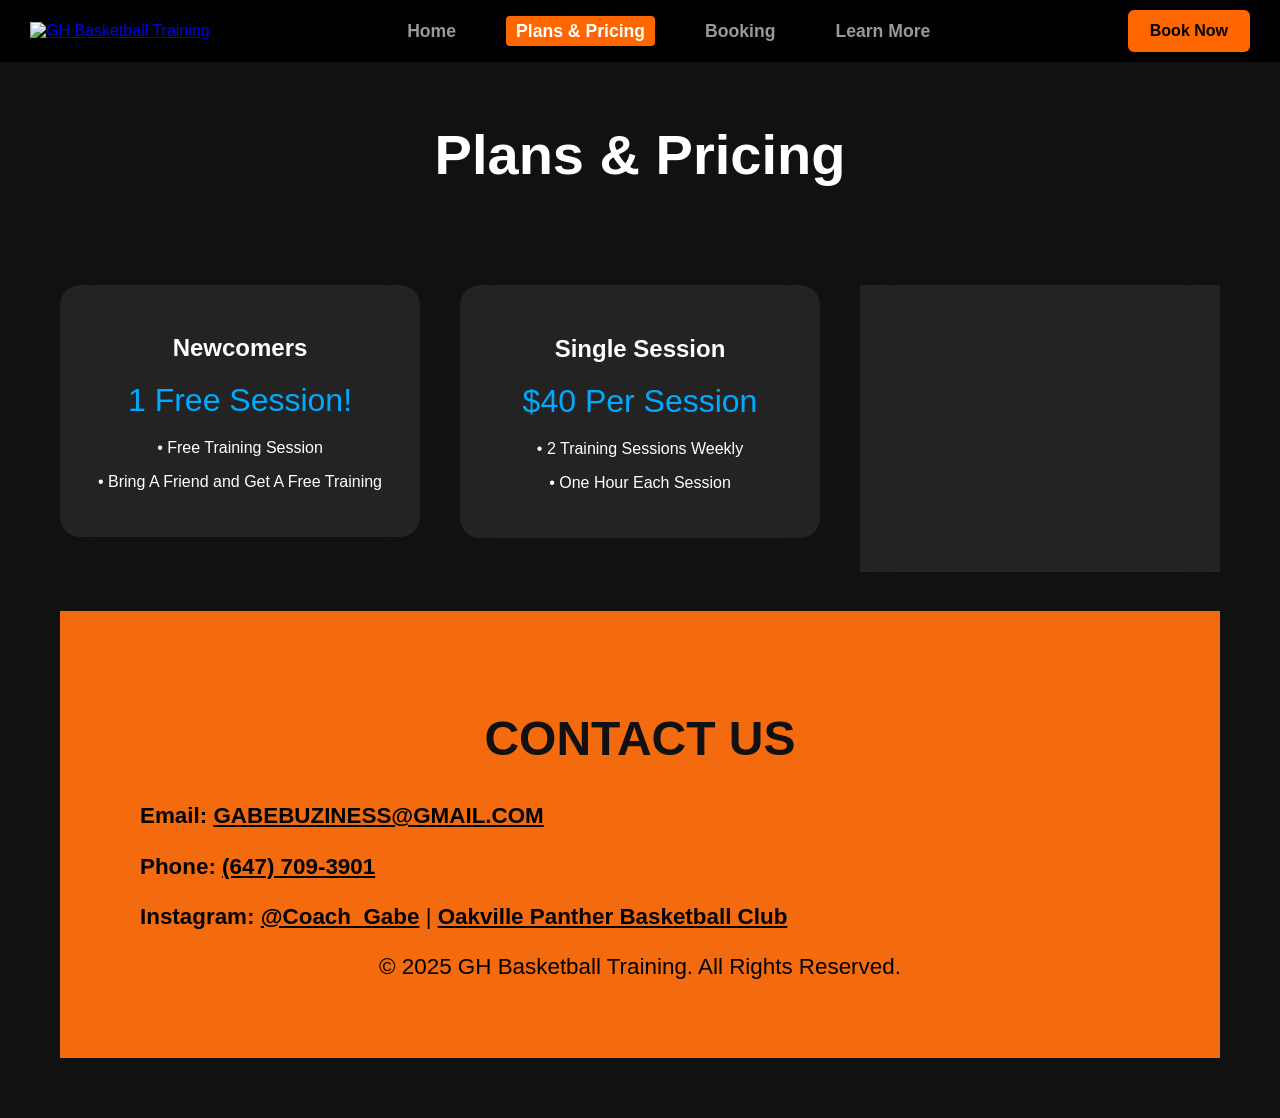
==== 2plans_pricing.html @ 9699496e "Add files via upload" ====
<!DOCTYPE html>
<html lang="en">
<head>
<meta charset="UTF-8" />
<meta name="viewport" content="width=device-width, initial-scale=1" />
<title>Plans & Pricing</title>
<link rel="stylesheet" href="plans_pricing_styles.css">
</head>
<body>

<nav>
  <div class="logo">
    <a href="index.html">
      <img src="Images/GH_logo.png" alt="GH Basketball Training" />
    </a>
  </div>
  <ul class="nav-links">
    <li><a href="1ghtriaing_index.html">Home</a></li>
    <li><a href="2plans_pricing.html" class="active">Plans & Pricing</a></li>
    <li><a href="3booking.html">Booking</a></li>
    <li><a href="4learn_more.html">Learn More</a></li>
  </ul>
  <a href="3booking.html" class="book-now-btn">Book Now</a>
</nav>

<h1>Plans & Pricing</h1>

<div class="pricing">
  <a href="3booking.html" class="plan-link">
    <div class="plan">
      <h2>Newcomers</h2>
      <p class="price">1 Free Session!</p>
      <p>• Free Training Session</p>
      <p>• Bring A Friend and Get A Free Training</p>
    </div>
  </a>

  <a href="3booking.html" class="plan-link">
    <div class="plan">
      <h2>Single Session</h2>
      <p class="price">$40 Per Session</p>
      <p>• 2 Training Sessions Weekly</p>
      <p>• One Hour Each Session</p>
    </div>
  </a>

  <a href="3booking.html" class="plan-link">
    <div class="plan">
      <h2>Four Sessions</h2>
      <p class="price">$140/4 Sessions</p>
      <p>• Four Consecutive Sessions </p>
      <p>• One Hour Per Session</p>
      <p>• Two Sessions Per Week</p>
    </div>
  </a>
   <!-- CONTACT US SECTION -->
<section class="contact-us">
  <h2>CONTACT US</h2>
  <div class="contact-container">
    <p><strong>Email:</strong> <a href="mailto:gabebuziness@gmail.com">GABEBUZINESS@GMAIL.COM</a></p>
    <p><strong>Phone:</strong> <a href="tel:+16477093901">(647) 709-3901</a></p>
    <p><strong>Instagram:</strong> <a href="https://www.instagram.com/coach_gab3/" target="_blank">@Coach_Gabe</a> | <a href="https://www.instagram.com/oakvillepanther/" target="_blank">Oakville Panther Basketball Club</a></p>
</div>
<footer class="site-footer">
    <p>© 2025 GH Basketball Training. All Rights Reserved.</p>
</footer> 
</div>


</div>

</body>
</html>
---- plans_pricing_styles.css ----
/* Body */
body {
  background-color: #111; 
  color: white;
  font-family: -apple-system, BlinkMacSystemFont, "Segoe UI", Roboto, Oxygen,
    Ubuntu, Cantarell, "Open Sans", "Helvetica Neue", sans-serif;
  margin: 0;
  position: relative;
  overflow-x: hidden;
}

body::before {
  content: "";
  position: fixed;
  top: 50%;
  left: 50%;
  width: 1200px;  
  height: 1200px;
  background: url('Images/GH_logo.png') no-repeat center center;
  background-size: contain;
  transform: translate(-50%, -50%);
  opacity: 0.15; 
  pointer-events: none; 
  z-index: -1; 
}




/* Navbar */
nav {
  position: sticky;
  top: 0;
  background: rgba(0, 0, 0, 0.9);
  backdrop-filter: blur(20px);
  display: flex;
  justify-content: space-between;
  align-items: center;
  padding: 10px 30px;
  z-index: 100;
}

nav .logo img {
  height: 50px;
  cursor: pointer;
}

nav ul.nav-links {
  list-style: none;
  display: flex;
  gap: 40px;
  margin: 0;
  padding: 0;
}

nav ul.nav-links li a {
  color: #999;
  text-decoration: none;
  font-weight: 600;
  font-size: 1.1rem;
  transition: 0.3s;
  padding: 5px 10px;
  border-radius: 4px;
}

nav ul.nav-links li a:hover,
nav ul.nav-links li a.active {
  color: white;
  background-color: #ff6600;
  transform: scale(1.12);
}

.book-now-btn {
  background-color: #ff6600;
  color: black;
  font-weight: 700;
  padding: 12px 22px;
  border-radius: 6px;
  text-decoration: none;
  transition: background-color 0.3s, transform 0.3s;
}

.book-now-btn:hover {
  background-color: #cc5200;
  transform: scale(1.1);
}

/* Heading */
h1 {
  text-align: center;
  margin-top: 60px;
  font-size: 3.5rem;
}

/* Pricing cards */
.pricing {
  display: flex;
  justify-content: center;
  gap: 40px;
  padding: 60px;
  flex-wrap: wrap;
}

.plan {
  width: 300px;
  padding: 30px;
  border-radius: 20px;
  background: rgba(255, 255, 255, 0.08);
  backdrop-filter: blur(20px);
  text-align: center;
  transition: 0.4s;
}

.plan:hover {
  transform: scale(1.08);
  background: rgba(255, 255, 255, 0.15);
}

.price {
  font-size: 2rem;
  margin: 20px 0;
  color: #0af;
}
.plan-link {
  text-decoration: none;  
  color: inherit;         
  display: block;         
}

.plan-link .plan {
  transition: transform 0.3s, background 0.3s;
}

.plan-link:hover .plan {
  transform: scale(1.08);
  background: linear-gradient(135deg, #ff6600, #ff9933); 
}


/* CONTACT US SECTION - FULL WIDTH */
.contact-us {
  background-color: #f46b0f; 
  color: black; 
  width: 100%;
  padding: 60px 20px;
  text-align: center;
}
.contact-us .contact-container {
    max-width: 1000px;
    margin: 0 auto;
    text-align: left;
    line-height: 1.8;

}

.contact-us h2 {
  font-size: 3rem;
  margin-bottom: 30px;
  font-weight: bold;
  color: #111111;
}

.contact-us p {
  font-size: 1.4rem;
  line-height: 1.8;
  margin: 10px 0;
}

.contact-us a {
  color: black;
  text-decoration: underline;
  font-weight: 600;
  transition: 0.3s;
}

.contact-us a:hover {
  color: #333; 
}
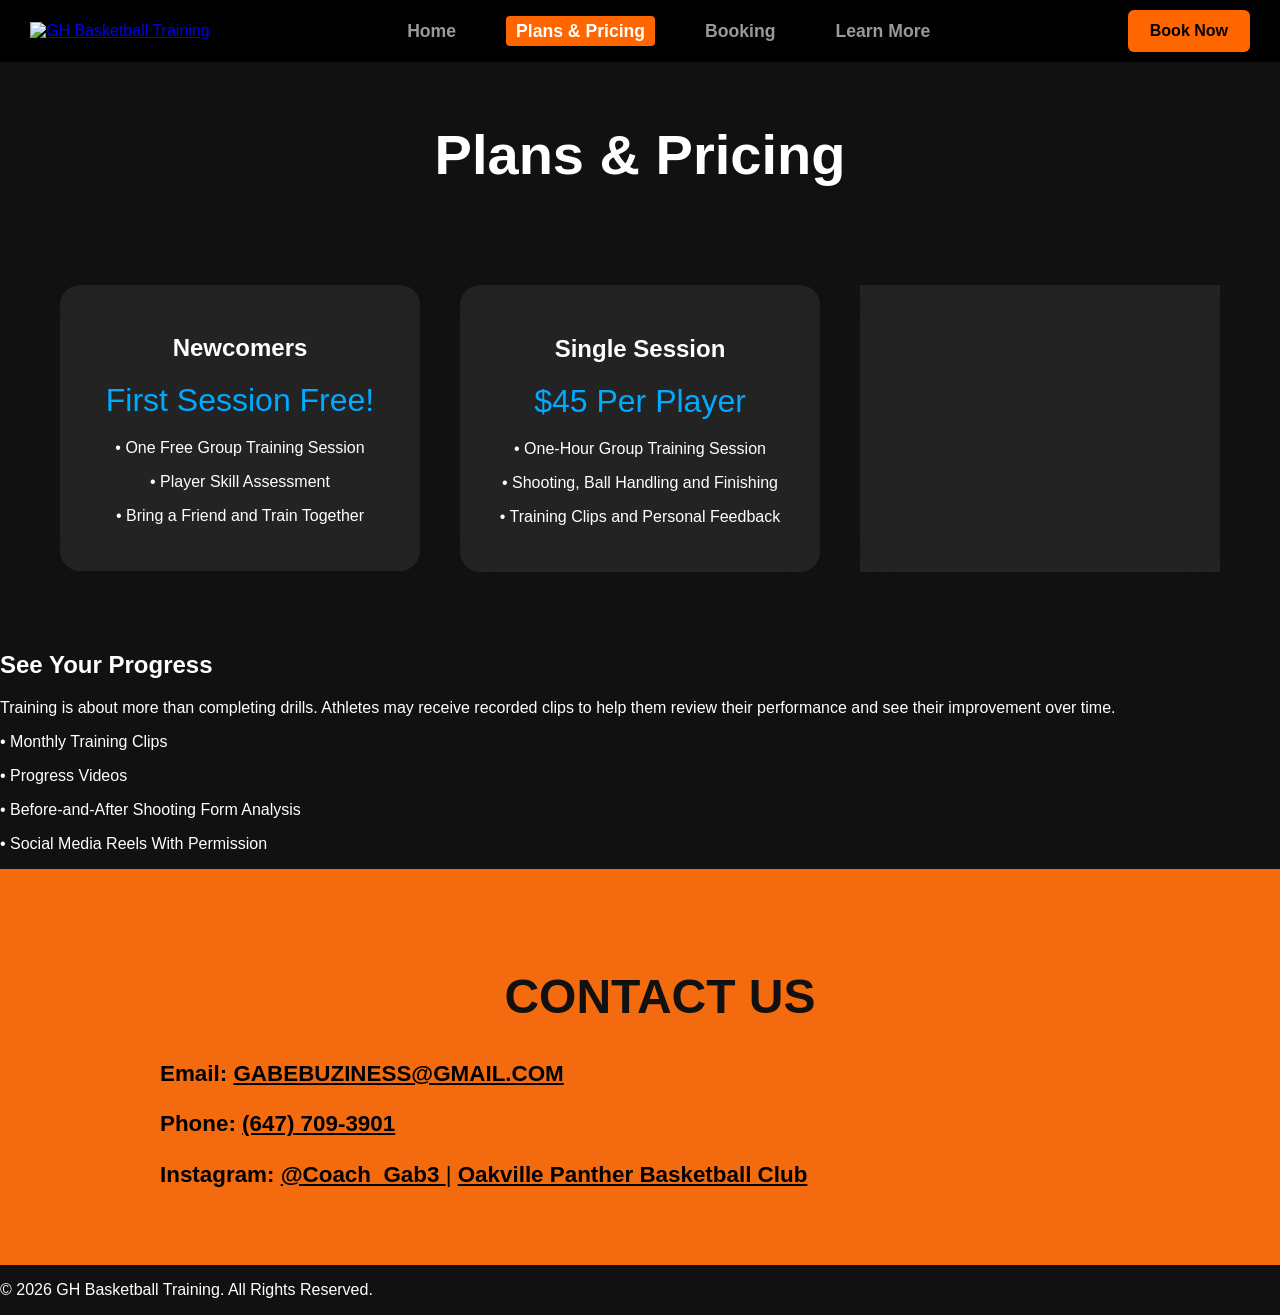
==== commit f0e77568: "Add files via upload" ====
--- a/2plans_pricing.html
+++ b/2plans_pricing.html
@@ -1,74 +1,153 @@
 <!DOCTYPE html>
 <html lang="en">
+
 <head>
-<meta charset="UTF-8" />
-<meta name="viewport" content="width=device-width, initial-scale=1" />
-<title>Plans & Pricing</title>
-<link rel="stylesheet" href="plans_pricing_styles.css">
+  <meta charset="UTF-8" />
+  <meta name="viewport" content="width=device-width, initial-scale=1" />
+
+  <title>Plans & Pricing</title>
+
+  <link rel="stylesheet" href="plans_pricing_styles.css">
 </head>
+
 <body>
 
-<nav>
-  <div class="logo">
-    <a href="index.html">
-      <img src="Images/GH_logo.png" alt="GH Basketball Training" />
+  <nav>
+    <div class="logo">
+      <a href="index.html">
+        <img src="Images/GH_logo.png" alt="GH Basketball Training" />
+      </a>
+    </div>
+
+    <ul class="nav-links">
+      <li><a href="index.html">Home</a></li>
+
+      <li>
+        <a href="2plans_pricing.html" class="active">
+          Plans & Pricing
+        </a>
+      </li>
+
+      <li><a href="3booking.html">Booking</a></li>
+      <li><a href="4learn_more.html">Learn More</a></li>
+    </ul>
+
+    <a href="3booking.html" class="book-now-btn">
+      Book Now
     </a>
-  </div>
-  <ul class="nav-links">
-    <li><a href="1ghtriaing_index.html">Home</a></li>
-    <li><a href="2plans_pricing.html" class="active">Plans & Pricing</a></li>
-    <li><a href="3booking.html">Booking</a></li>
-    <li><a href="4learn_more.html">Learn More</a></li>
-  </ul>
-  <a href="3booking.html" class="book-now-btn">Book Now</a>
-</nav>
+  </nav>
 
-<h1>Plans & Pricing</h1>
+  <main>
 
-<div class="pricing">
-  <a href="3booking.html" class="plan-link">
-    <div class="plan">
-      <h2>Newcomers</h2>
-      <p class="price">1 Free Session!</p>
-      <p>• Free Training Session</p>
-      <p>• Bring A Friend and Get A Free Training</p>
+    <h1>Plans & Pricing</h1>
+
+    <div class="pricing">
+
+      <a href="3booking.html" class="plan-link">
+        <div class="plan">
+          <h2>Newcomers</h2>
+
+          <p class="price">First Session Free!</p>
+
+          <p>• One Free Group Training Session</p>
+          <p>• Player Skill Assessment</p>
+          <p>• Bring a Friend and Train Together</p>
+        </div>
+      </a>
+
+      <a href="3booking.html" class="plan-link">
+        <div class="plan">
+          <h2>Single Session</h2>
+
+          <p class="price">$45 Per Player</p>
+
+          <p>• One-Hour Group Training Session</p>
+          <p>• Shooting, Ball Handling and Finishing</p>
+          <p>• Training Clips and Personal Feedback</p>
+        </div>
+      </a>
+
+      <a href="3booking.html" class="plan-link">
+        <div class="plan">
+          <h2>Four Sessions</h2>
+
+          <p class="price">$160/4 Sessions</p>
+
+          <p>• Four One-Hour Group Sessions</p>
+          <p>• One Training Session Per Week</p>
+          <p>• Progress Tracking and Training Videos</p>
+        </div>
+      </a>
+
     </div>
-  </a>
 
-  <a href="3booking.html" class="plan-link">
-    <div class="plan">
-      <h2>Single Session</h2>
-      <p class="price">$40 Per Session</p>
-      <p>• 2 Training Sessions Weekly</p>
-      <p>• One Hour Each Session</p>
-    </div>
-  </a>
+    <section class="training-videos">
+      <h2>See Your Progress</h2>
 
-  <a href="3booking.html" class="plan-link">
-    <div class="plan">
-      <h2>Four Sessions</h2>
-      <p class="price">$140/4 Sessions</p>
-      <p>• Four Consecutive Sessions </p>
-      <p>• One Hour Per Session</p>
-      <p>• Two Sessions Per Week</p>
-    </div>
-  </a>
-   <!-- CONTACT US SECTION -->
-<section class="contact-us">
-  <h2>CONTACT US</h2>
-  <div class="contact-container">
-    <p><strong>Email:</strong> <a href="mailto:gabebuziness@gmail.com">GABEBUZINESS@GMAIL.COM</a></p>
-    <p><strong>Phone:</strong> <a href="tel:+16477093901">(647) 709-3901</a></p>
-    <p><strong>Instagram:</strong> <a href="https://www.instagram.com/coach_gab3/" target="_blank">@Coach_Gabe</a> | <a href="https://www.instagram.com/oakvillepanther/" target="_blank">Oakville Panther Basketball Club</a></p>
-</div>
-<footer class="site-footer">
-    <p>© 2025 GH Basketball Training. All Rights Reserved.</p>
-</footer> 
-</div>
+      <p>
+        Training is about more than completing drills. Athletes may receive
+        recorded clips to help them review their performance and see their
+        improvement over time.
+      </p>
 
+      <p>• Monthly Training Clips</p>
+      <p>• Progress Videos</p>
+      <p>• Before-and-After Shooting Form Analysis</p>
+      <p>• Social Media Reels With Permission</p>
+    </section>
 
-</div>
+    <section class="contact-us">
+      <h2>CONTACT US</h2>
+
+      <div class="contact-container">
+
+        <p>
+          <strong>Email:</strong>
+
+          <a href="mailto:gabebuziness@gmail.com">
+            GABEBUZINESS@GMAIL.COM
+          </a>
+        </p>
+
+        <p>
+          <strong>Phone:</strong>
+
+          <a href="tel:+16477093901">
+            (647) 709-3901
+          </a>
+        </p>
+
+        <p>
+          <strong>Instagram:</strong>
+
+          <a
+            href="https://www.instagram.com/coach_gab3/"
+            target="_blank"
+            rel="noopener noreferrer"
+          >
+            @Coach_Gab3
+          </a>
+
+          |
+
+          <a
+            href="https://www.instagram.com/oakvillepanther/"
+            target="_blank"
+            rel="noopener noreferrer"
+          >
+            Oakville Panther Basketball Club
+          </a>
+        </p>
+
+      </div>
+    </section>
+
+  </main>
+
+  <footer class="site-footer">
+    <p>© 2026 GH Basketball Training. All Rights Reserved.</p>
+  </footer>
 
 </body>
-</html>
 
+</html>
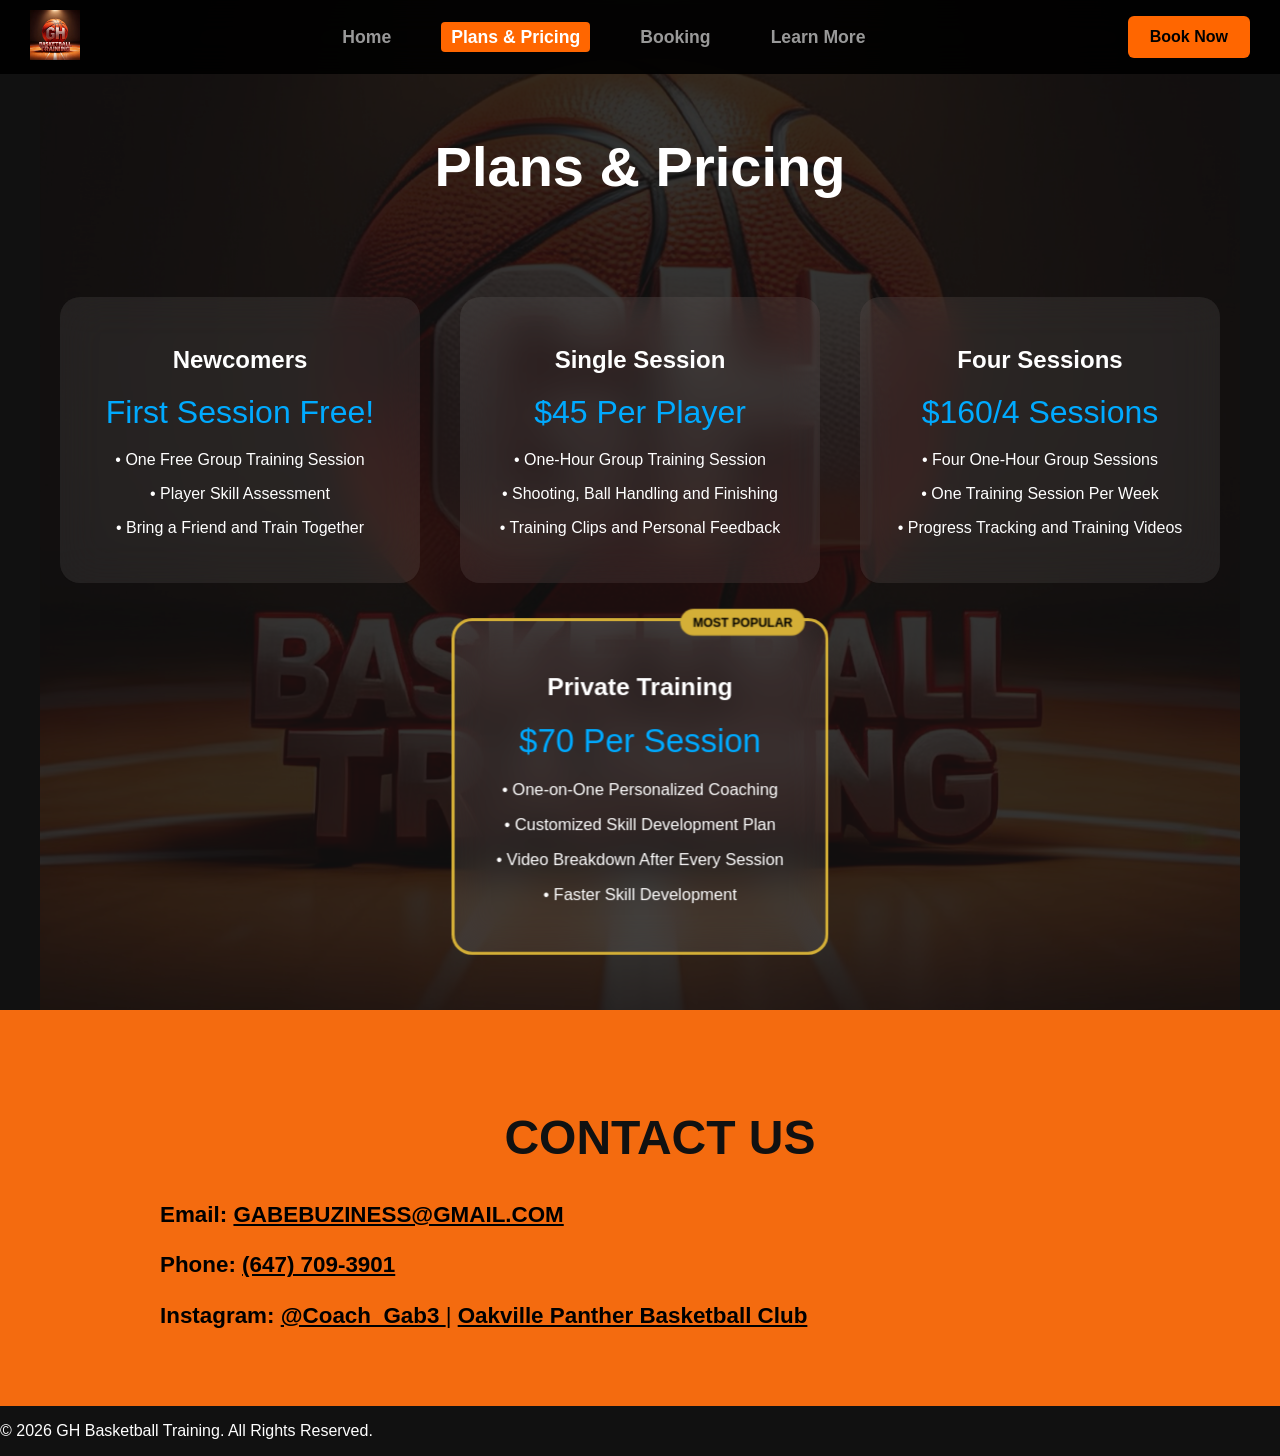
==== commit 8ca79ee8: "Add files via upload" ====
--- a/2plans_pricing.html
+++ b/2plans_pricing.html
@@ -78,10 +78,25 @@
           <p>• Progress Tracking and Training Videos</p>
         </div>
       </a>
+<a href="3booking.html" class="plan-link">
+  <div class="plan featured">
 
+    <span class="badge">MOST POPULAR</span>
+
+    <h2>Private Training</h2>
+
+    <p class="price">$70 Per Session</p>
+
+    <p>• One-on-One Personalized Coaching</p>
+    <p>• Customized Skill Development Plan</p>
+    <p>• Video Breakdown After Every Session</p>
+    <p>• Faster Skill Development</p>
+
+  </div>
+</a>
     </div>
 
-    <section class="training-videos">
+    <!-- <section class="training-videos">
       <h2>See Your Progress</h2>
 
       <p>
@@ -94,7 +109,7 @@
       <p>• Progress Videos</p>
       <p>• Before-and-After Shooting Form Analysis</p>
       <p>• Social Media Reels With Permission</p>
-    </section>
+    </section> -->
 
     <section class="contact-us">
       <h2>CONTACT US</h2>
--- a/plans_pricing_styles.css
+++ b/plans_pricing_styles.css
@@ -176,4 +176,21 @@
 
 .contact-us a:hover {
   color: #333; 
+}
+.featured {
+    position: relative;
+    border: 3px solid #d4af37;
+    transform: scale(1.03);
+}
+
+.badge {
+    position: absolute;
+    top: -12px;
+    right: 20px;
+    background: #d4af37;
+    color: black;
+    padding: 6px 12px;
+    border-radius: 20px;
+    font-size: 0.75rem;
+    font-weight: bold;
 }
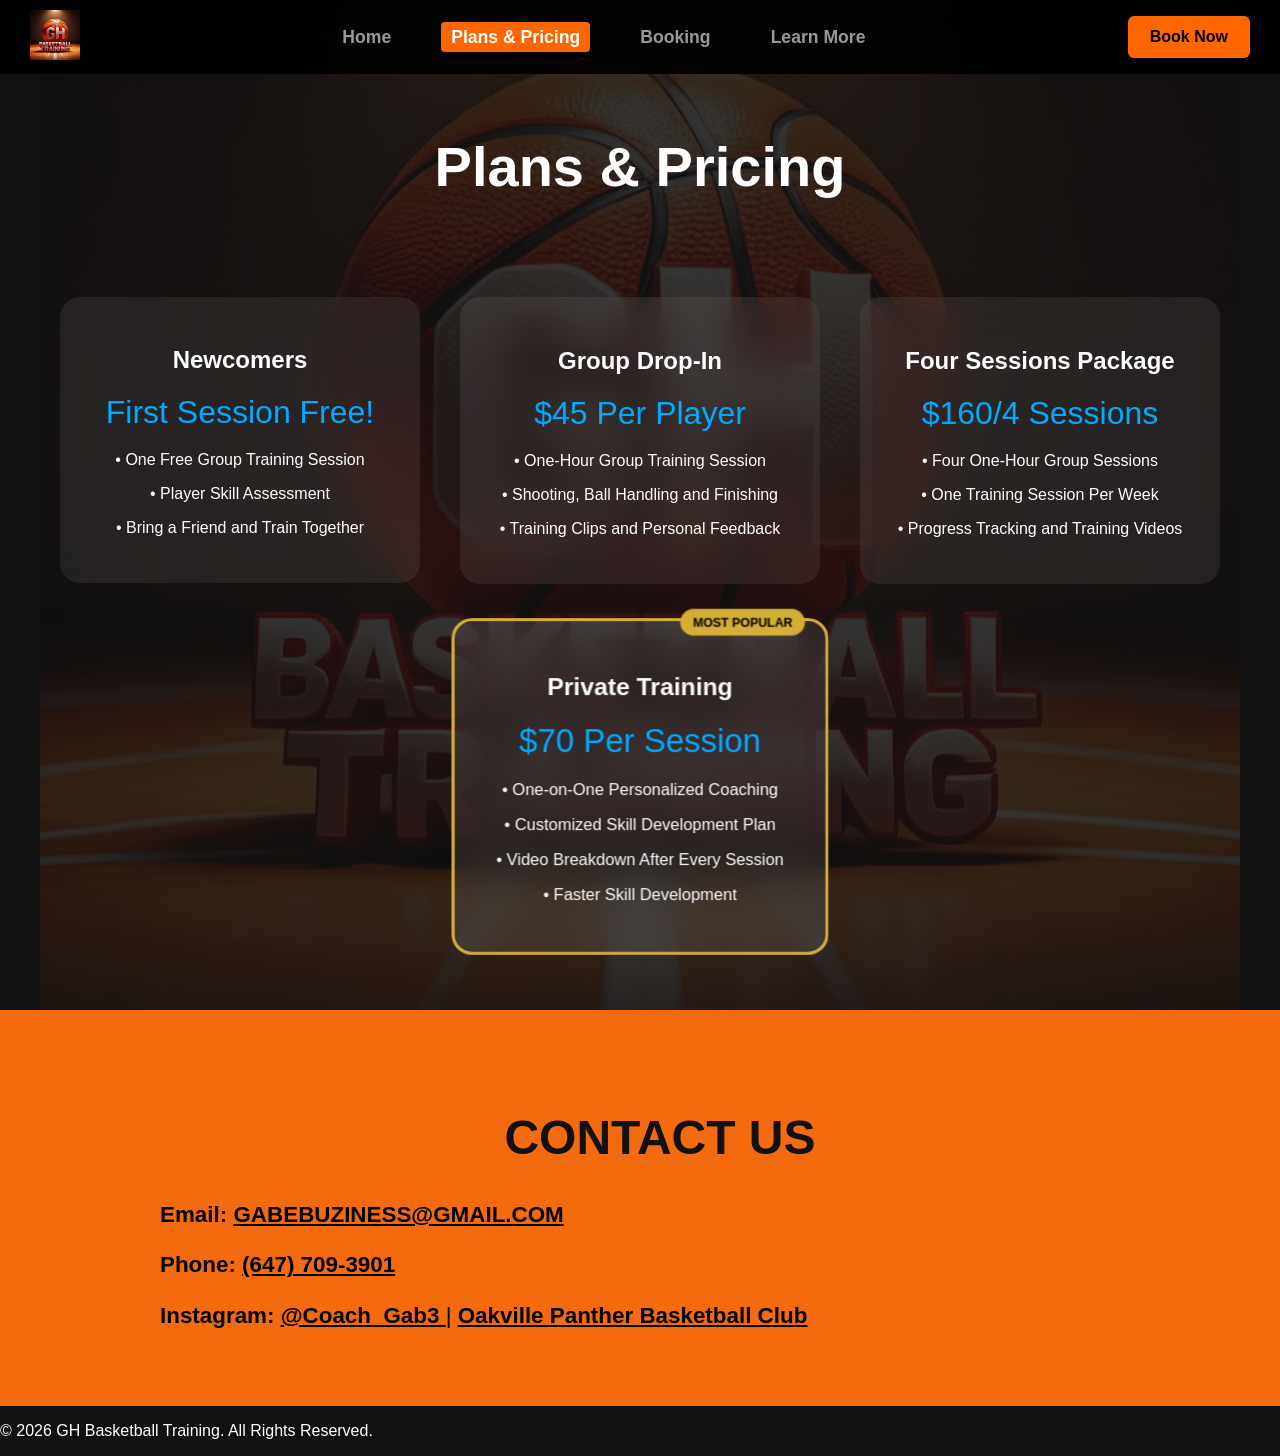
==== commit 7a982df8: "Add files via upload" ====
--- a/2plans_pricing.html
+++ b/2plans_pricing.html
@@ -57,7 +57,7 @@
 
       <a href="3booking.html" class="plan-link">
         <div class="plan">
-          <h2>Single Session</h2>
+          <h2>Group Drop-In</h2>
 
           <p class="price">$45 Per Player</p>
 
@@ -69,7 +69,7 @@
 
       <a href="3booking.html" class="plan-link">
         <div class="plan">
-          <h2>Four Sessions</h2>
+          <h2>Four Sessions Package</h2>
 
           <p class="price">$160/4 Sessions</p>
 
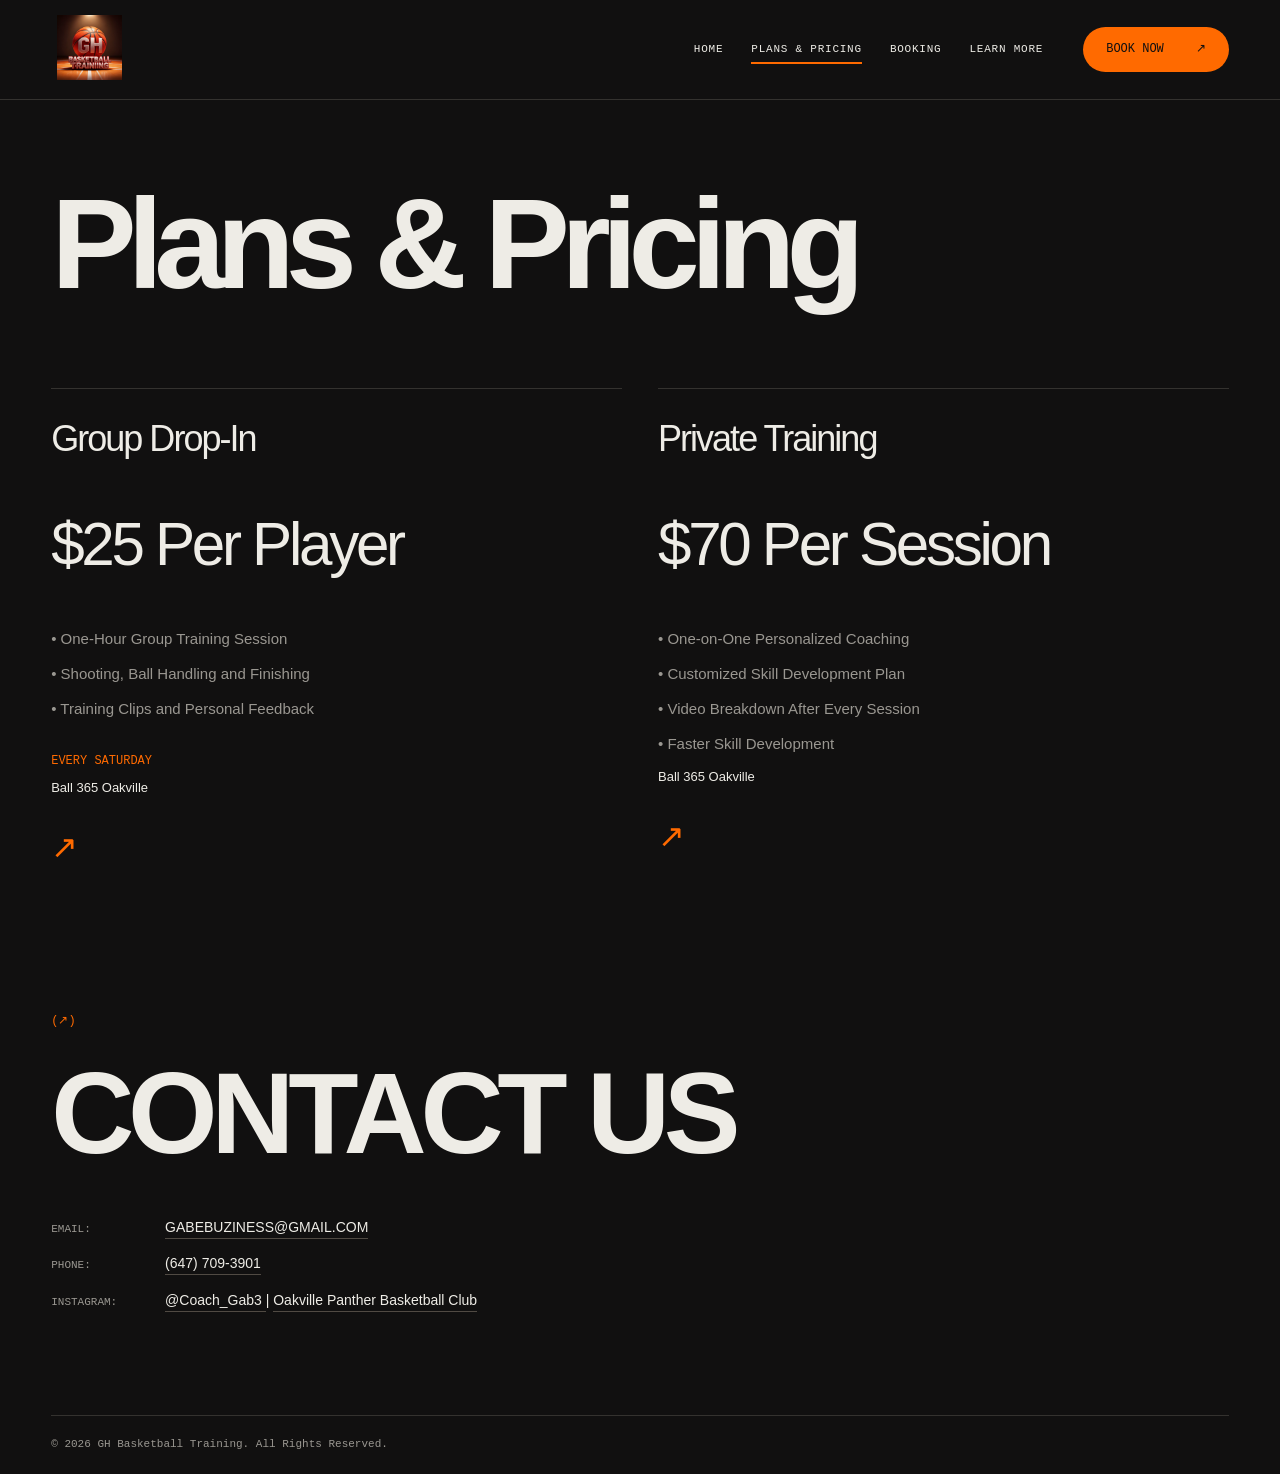
==== commit c5c18881: "Add files via upload" ====
--- a/2plans_pricing.html
+++ b/2plans_pricing.html
@@ -1,168 +1,68 @@
-<!DOCTYPE html>
-<html lang="en">
-
-<head>
-  <meta charset="UTF-8" />
-  <meta name="viewport" content="width=device-width, initial-scale=1" />
-
-  <title>Plans & Pricing</title>
-
-  <link rel="stylesheet" href="plans_pricing_styles.css">
-</head>
-
-<body>
-
-  <nav>
-    <div class="logo">
-      <a href="index.html">
-        <img src="Images/GH_logo.png" alt="GH Basketball Training" />
-      </a>
-    </div>
-
-    <ul class="nav-links">
-      <li><a href="index.html">Home</a></li>
-
-      <li>
-        <a href="2plans_pricing.html" class="active">
-          Plans & Pricing
-        </a>
-      </li>
-
-      <li><a href="3booking.html">Booking</a></li>
-      <li><a href="4learn_more.html">Learn More</a></li>
-    </ul>
-
-    <a href="3booking.html" class="book-now-btn">
-      Book Now
-    </a>
-  </nav>
-
-  <main>
-
-    <h1>Plans & Pricing</h1>
-
-    <div class="pricing">
-
-      <a href="3booking.html" class="plan-link">
-        <div class="plan">
-          <h2>Newcomers</h2>
-
-          <p class="price">First Session Free!</p>
-
-          <p>• One Free Group Training Session</p>
-          <p>• Player Skill Assessment</p>
-          <p>• Bring a Friend and Train Together</p>
-        </div>
-      </a>
-
-      <a href="3booking.html" class="plan-link">
-        <div class="plan">
-          <h2>Group Drop-In</h2>
-
-          <p class="price">$45 Per Player</p>
-
-          <p>• One-Hour Group Training Session</p>
-          <p>• Shooting, Ball Handling and Finishing</p>
-          <p>• Training Clips and Personal Feedback</p>
-        </div>
-      </a>
-
-      <a href="3booking.html" class="plan-link">
-        <div class="plan">
-          <h2>Four Sessions Package</h2>
-
-          <p class="price">$160/4 Sessions</p>
-
-          <p>• Four One-Hour Group Sessions</p>
-          <p>• One Training Session Per Week</p>
-          <p>• Progress Tracking and Training Videos</p>
-        </div>
-      </a>
-<a href="3booking.html" class="plan-link">
-  <div class="plan featured">
-
-    <span class="badge">MOST POPULAR</span>
-
-    <h2>Private Training</h2>
-
-    <p class="price">$70 Per Session</p>
-
-    <p>• One-on-One Personalized Coaching</p>
-    <p>• Customized Skill Development Plan</p>
-    <p>• Video Breakdown After Every Session</p>
-    <p>• Faster Skill Development</p>
-
-  </div>
-</a>
-    </div>
-
-    <!-- <section class="training-videos">
-      <h2>See Your Progress</h2>
-
-      <p>
-        Training is about more than completing drills. Athletes may receive
-        recorded clips to help them review their performance and see their
-        improvement over time.
-      </p>
-
-      <p>• Monthly Training Clips</p>
-      <p>• Progress Videos</p>
-      <p>• Before-and-After Shooting Form Analysis</p>
-      <p>• Social Media Reels With Permission</p>
-    </section> -->
-
-    <section class="contact-us">
-      <h2>CONTACT US</h2>
-
-      <div class="contact-container">
-
-        <p>
-          <strong>Email:</strong>
-
-          <a href="mailto:gabebuziness@gmail.com">
-            GABEBUZINESS@GMAIL.COM
-          </a>
-        </p>
-
-        <p>
-          <strong>Phone:</strong>
-
-          <a href="tel:+16477093901">
-            (647) 709-3901
-          </a>
-        </p>
-
-        <p>
-          <strong>Instagram:</strong>
-
-          <a
-            href="https://www.instagram.com/coach_gab3/"
-            target="_blank"
-            rel="noopener noreferrer"
-          >
-            @Coach_Gab3
-          </a>
-
-          |
-
-          <a
-            href="https://www.instagram.com/oakvillepanther/"
-            target="_blank"
-            rel="noopener noreferrer"
-          >
-            Oakville Panther Basketball Club
-          </a>
-        </p>
-
-      </div>
-    </section>
-
-  </main>
-
-  <footer class="site-footer">
-    <p>© 2026 GH Basketball Training. All Rights Reserved.</p>
-  </footer>
-
-</body>
-
+<!DOCTYPE html>
+
+<html lang="en">
+<head>
+<meta charset="utf-8"/>
+<meta content="width=device-width, initial-scale=1" name="viewport"/>
+<title>Plans &amp; Pricing</title>
+<link href="site.css" rel="stylesheet"/><meta content="#111010" name="theme-color"/></head>
+<body>
+<header class="site-header"><a class="brand" href="index.html"><img alt="GH Basketball Training" decoding="async" src="Images/GH_logo.png"/></a><button aria-controls="navigation" aria-expanded="false" aria-label="Open navigation menu" class="menu-toggle">Menu <span>+</span></button><nav aria-label="Main navigation" id="navigation"><a href="index.html">Home</a><a aria-current="page" href="2plans_pricing.html">Plans &amp; Pricing</a><a href="3booking.html">Booking</a><a href="4learn_more.html">Learn More</a></nav><a class="book-btn" href="3booking.html">Book Now <span aria-hidden="true">↗</span></a></header>
+<main>
+<h1>Plans &amp; Pricing</h1>
+<div class="pricing">
+<a class="plan-link" href="3booking.html">
+<div class="plan group-plan">
+<h2>Group Drop-In</h2>
+<p class="price">$25 Per Player</p>
+<p>• One-Hour Group Training Session</p>
+<p>• Shooting, Ball Handling and Finishing</p>
+<p>• Training Clips and Personal Feedback</p>
+<p class="schedule">Every Saturday</p><p class="location">Ball 365 Oakville</p></div>
+</a>
+<a class="plan-link" href="3booking.html">
+<div class="plan featured">
+<h2>Private Training</h2>
+<p class="price">$70 Per Session</p>
+<p>• One-on-One Personalized Coaching</p>
+<p>• Customized Skill Development Plan</p>
+<p>• Video Breakdown After Every Session</p>
+<p>• Faster Skill Development</p>
+<p class="location">Ball 365 Oakville</p></div>
+</a>
+</div>
+<section class="contact-us" data-number="↗">
+<h2>CONTACT US</h2>
+<div class="contact-container">
+<p>
+<strong>Email:</strong>
+<a href="mailto:gabebuziness@gmail.com">
+            GABEBUZINESS@GMAIL.COM
+          </a>
+</p>
+<p>
+<strong>Phone:</strong>
+<a href="tel:+16477093901">
+            (647) 709-3901
+          </a>
+</p>
+<p>
+<strong>Instagram:</strong>
+<a href="https://www.instagram.com/coach_gab3/" rel="noopener noreferrer" target="_blank">
+            @Coach_Gab3
+          </a>
+
+          |
+
+          <a href="https://www.instagram.com/oakvillepanther/" rel="noopener noreferrer" target="_blank">
+            Oakville Panther Basketball Club
+          </a>
+</p>
+</div>
+</section>
+</main>
+<footer class="site-footer">
+<p>© 2026 GH Basketball Training. All Rights Reserved.</p>
+</footer>
+<script src="site.js"></script></body>
 </html>
--- a/site.css
+++ b/site.css
@@ -0,0 +1,6 @@
+:root{--bg:#111010;--paper:#eeece6;--muted:#9a9791;--accent:#ff6a00;--line:#34322f;--pad:clamp(22px,4vw,72px)}*{box-sizing:border-box}html{scroll-behavior:smooth;scroll-padding-top:110px}body{margin:0;background:var(--bg);color:var(--paper);font-family:Arial,Helvetica,sans-serif;-webkit-font-smoothing:antialiased}a{color:inherit;text-decoration:none}button{font:inherit}a,button{-webkit-tap-highlight-color:transparent}a:focus-visible,button:focus-visible,video:focus-visible{outline:2px solid var(--accent);outline-offset:6px}::selection{background:var(--accent);color:var(--bg)}.site-header{height:100px;display:flex;align-items:center;gap:40px;padding:12px var(--pad);position:relative;z-index:20;border-bottom:1px solid var(--line)}.brand{margin-right:auto}.brand img{width:76px;height:65px;object-fit:contain}.site-header nav{display:flex;gap:28px;align-items:center}.site-header nav a{font:11px/1.4 'Courier New',monospace;text-transform:uppercase;letter-spacing:.07em;position:relative}.site-header nav a:after{content:'';position:absolute;bottom:-7px;left:0;width:0;height:2px;background:var(--accent);transition:width .25s}.site-header nav a:hover:after,.site-header nav a[aria-current]:after{width:100%}.book-btn,.google-booking-btn{display:inline-flex;align-items:center;justify-content:space-between;gap:32px;padding:15px 23px;border-radius:40px;background:var(--accent);color:var(--bg);font:12px/1.3 'Courier New',monospace;text-transform:uppercase;transition:background .2s,transform .2s}.book-btn:hover,.google-booking-btn:hover{background:var(--paper);transform:translateY(-2px)}.menu-toggle{display:none}.hero{padding:65px var(--pad) 50px;min-height:690px;position:relative}.hero-content{display:grid;grid-template-columns:1fr auto;align-items:end}.hero h1{grid-column:1/-1;margin:0 0 38px;font-weight:800;letter-spacing:-.075em;line-height:.88}.hero-kicker{display:block;font:11px/1.3 'Courier New',monospace;letter-spacing:.08em;text-transform:uppercase;margin-bottom:48px;color:var(--muted)}.hero-gh{display:block;font-size:clamp(100px,17vw,250px)}.hero-training{display:block;text-align:right;font-size:clamp(80px,14.8vw,218px)}sup{font-size:.14em;vertical-align:top;line-height:2.5;letter-spacing:0}.hero p{max-width:430px;font-size:19px;line-height:1.5;margin:0}.text-link{border:1px solid #58544d;border-radius:40px;padding:18px 28px;font:12px 'Courier New',monospace;text-transform:uppercase}.text-link span{margin-left:35px;color:var(--accent)}.text-link:hover{background:var(--accent);color:var(--bg)}.text-link:hover span{color:var(--bg)}.training-film{margin:20px var(--pad) 0;overflow:hidden;background:#191817}.hero-video{width:100%;height:clamp(270px,50vw,700px);object-fit:cover;display:block}section:not(.hero){margin:0 var(--pad);padding:100px 0;border-bottom:1px solid var(--line);position:relative}section[data-number]:before{content:'(' attr(data-number) ')';display:block;color:var(--accent);font:12px 'Courier New',monospace;margin-bottom:28px}h2{font-weight:500;letter-spacing:-.055em;font-size:clamp(38px,5.2vw,78px);line-height:1;margin:0 0 50px}h3{font-size:23px;font-weight:500;letter-spacing:-.035em}p{line-height:1.6}.about-container{display:grid;grid-template-columns:1fr 1.35fr;gap:10vw;align-items:center}.about-image img{width:100%;height:510px;object-fit:cover;object-position:center 20%;filter:grayscale(1);transition:filter .5s}.about-image img:hover{filter:grayscale(0)}.about-text p{font-size:clamp(20px,2.3vw,33px);line-height:1.45;letter-spacing:-.025em;margin:0}.overlay{display:none}.philosophy-text{display:grid;grid-template-columns:1fr 1.45fr;gap:12px 8vw}.philosophy-text h3{margin:0;color:var(--accent);font:12px 'Courier New',monospace;letter-spacing:.05em}.philosophy-text>p{font-size:22px;line-height:1.55;margin:0}.philosophy-text h4{font-size:14px;font-weight:400;margin-top:40px}.philosophy-text ul{list-style:none;padding:10px 0 0;margin:0}.philosophy-text li{border-bottom:1px solid var(--line);padding:22px 0;color:var(--muted);font-size:16px;line-height:1.65}.philosophy-text li strong{color:var(--paper);font-weight:500}.why-container{display:grid;grid-template-columns:repeat(3,1fr);gap:40px}.why-card{border-top:1px solid var(--line);padding:28px 0}.why-card img{width:50px;height:50px;object-fit:contain;margin-bottom:28px}.why-card p{color:var(--muted);max-width:350px}.why-card h3{font-size:28px}.contact-us{padding:90px 0!important}.contact-us h2{font-size:clamp(55px,9vw,145px);font-weight:700;margin-bottom:45px}.contact-us p{font-size:14px}.contact-us strong{font:11px 'Courier New',monospace;text-transform:uppercase;color:var(--muted);display:inline-block;width:110px}.contact-us a{border-bottom:1px solid #504a43;padding-bottom:3px}.contact-us a:hover{color:var(--accent)}.site-footer{padding:20px var(--pad);color:var(--muted);font:11px 'Courier New',monospace}.site-footer p{margin:0}main>h1,.section>h1{font-size:clamp(65px,10vw,150px);font-weight:700;letter-spacing:-.07em;line-height:1;margin:80px 0}main>h1,.pricing{margin-left:var(--pad);margin-right:var(--pad)}.pricing{display:grid;grid-template-columns:1fr 1fr;gap:36px;margin-bottom:25px}.plan-link{border-top:1px solid var(--line);padding:32px 0}.plan-link:hover{border-color:var(--accent)}.plan h2{font-size:36px;margin-bottom:40px}.plan .price{font-size:clamp(35px,4.7vw,65px);letter-spacing:-.055em;margin:0 0 32px}.plan p:not(.price){color:var(--muted);font-size:15px;line-height:1.8;margin:8px 0}.plan p.schedule{color:var(--accent);margin-top:32px;font:12px 'Courier New',monospace;text-transform:uppercase}.plan p.location{color:var(--paper);font-size:13px}.plan:after{content:'↗';display:block;font-size:32px;margin-top:28px;color:var(--accent)}.booking-section{padding-top:75px!important}.booking-label{color:var(--accent);font:12px 'Courier New',monospace;text-transform:uppercase}.booking-card h1{font-size:clamp(58px,8.7vw,128px);line-height:1;max-width:1100px;letter-spacing:-.065em;font-weight:700;margin:40px 0}.booking-intro{font-size:20px;max-width:650px;color:var(--muted)}.session-summary{margin:55px 0;display:grid;grid-template-columns:1fr 1fr 1.2fr;border-top:1px solid var(--line);border-bottom:1px solid var(--line);gap:45px;padding:22px 0}.session-summary p{font-size:14px;display:flex;flex-direction:column;gap:8px}.session-summary strong{font-weight:500;font-size:19px}.session-summary span{color:var(--muted)}.booking-details{display:grid;grid-template-columns:repeat(3,1fr);gap:50px;margin:50px 0}.booking-detail h2{font-size:24px;letter-spacing:-.025em;margin-bottom:20px}.booking-detail p{font-size:15px;color:var(--muted);max-width:320px}.booking-note{font-size:12px;color:var(--muted);margin-top:25px}.section{margin:0 var(--pad);max-width:1000px}.section p{font-size:19px}.section p strong{font-weight:400;color:var(--muted)}.section a{color:var(--accent)}.section p:last-child{max-width:650px}.map-wrap{margin:55px var(--pad);border:1px solid var(--line)}.map-wrap iframe{width:100%;display:block;filter:grayscale(1)}.schedule{color:var(--accent)}.reveal{transition:opacity .7s ease,transform .7s ease}.js-motion .reveal:not(.visible){opacity:0;transform:translateY(24px)}
+@media(min-width:1600px){body{max-width:1900px;margin:auto}.hero-training{font-size:220px}}@media(max-width:800px){.site-header{height:85px;gap:16px}.brand img{width:60px;height:55px}.site-header .book-btn{padding:12px 15px;font-size:10px;gap:12px}.menu-toggle{display:flex;gap:12px;align-items:center;color:var(--paper);background:none;border:0;font:12px 'Courier New',monospace;text-transform:uppercase;cursor:pointer}.menu-toggle span{font-size:22px;color:var(--accent)}.site-header nav{display:none;position:absolute;top:84px;left:0;right:0;background:var(--bg);padding:30px var(--pad) 45px;border-bottom:1px solid var(--line);flex-direction:column;align-items:flex-start;gap:28px}.site-header nav.open{display:flex}.site-header nav a{font-size:22px}.hero{min-height:auto;padding-top:45px;padding-bottom:45px}.hero-kicker{margin-bottom:40px}.hero h1{margin-bottom:35px}.hero-content{grid-template-columns:1fr;gap:28px}.hero p{font-size:16px;max-width:360px}.text-link{justify-self:start}.hero-gh{font-size:27vw}.hero-training{font-size:14.5vw}.training-film{margin-top:0}.hero-video{height:350px}section:not(.hero){padding:65px 0}h2{margin-bottom:32px}.about-container{grid-template-columns:1fr;gap:35px}.about-image img{height:440px}.about-text p{font-size:24px}.philosophy-text{grid-template-columns:1fr;gap:22px}.philosophy-text>p{font-size:19px}.philosophy-text h4{margin:18px 0 0}.why-container{grid-template-columns:1fr;gap:10px}.why-card{display:grid;grid-template-columns:55px 1fr;gap:10px 20px;padding:25px 0}.why-card img{grid-row:1/3;margin:0}.why-card h3{margin:0;font-size:25px}.why-card p{margin:0;max-width:none;font-size:15px}.pricing{grid-template-columns:1fr;gap:20px}main>h1,.section>h1{margin-top:55px;margin-bottom:50px;font-size:clamp(55px,11vw,90px)}.plan h2{margin-bottom:25px}.plan .price{font-size:46px}.session-summary,.booking-details{grid-template-columns:1fr;gap:15px}.session-summary{margin:35px 0}.booking-details{gap:25px}.booking-detail h2{margin-bottom:10px}.booking-detail p{max-width:none}.contact-us p{font-size:12px;line-height:2.1;overflow-wrap:anywhere}.contact-us strong{display:block;width:auto}.contact-us h2{font-size:12.5vw}.section p{font-size:16px}.site-footer{font-size:10px}.google-booking-btn{font-size:11px;width:100%;max-width:400px}.map-wrap iframe{height:320px}}@media(prefers-reduced-motion:reduce){html{scroll-behavior:auto}*,*:before,*:after{transition:none!important;animation:none!important}.js-motion .reveal:not(.visible){opacity:1;transform:none}}
+@keyframes title-in{from{opacity:0;transform:translateY(35px)}to{opacity:1;transform:translateY(0)}}@media(prefers-reduced-motion:no-preference){.hero-gh{animation:title-in .8s cubic-bezier(.2,.7,.2,1) both}.hero-training{animation:title-in .8s .12s cubic-bezier(.2,.7,.2,1) both}}@view-transition{navigation:auto}
+.instagram-heading{display:flex;align-items:flex-start;justify-content:space-between;gap:30px;margin-bottom:35px}.instagram-heading h2{margin-bottom:0}.instagram-heading .text-link{white-space:nowrap;margin-top:8px}.instagram-grid{display:grid;grid-template-columns:repeat(3,minmax(0,1fr));gap:24px;align-items:start}.instagram-card{min-width:0;overflow:hidden;background:#191817;border:1px solid var(--line);border-radius:4px}.instagram-card .instagram-media{margin:0!important;width:100%!important;min-width:0!important;max-width:100%!important;border:0!important;box-shadow:none!important}.instagram-card blockquote{min-height:480px;display:flex;align-items:center;justify-content:center;padding:30px;text-align:center}.instagram-card blockquote>a{font-size:16px;line-height:1.6;color:var(--paper)}.reel-link{display:flex;justify-content:space-between;gap:16px;padding:18px;font:11px 'Courier New',monospace;letter-spacing:.04em;text-transform:uppercase;border-top:1px solid var(--line)}.reel-link span{color:var(--accent)}.reel-link:hover,.instagram-fallback a:hover{color:var(--accent)}.instagram-fallback{font-size:13px;color:var(--muted);margin-top:28px}.instagram-fallback a{color:var(--paper);text-decoration:underline;text-underline-offset:4px}@media(max-width:1100px){.instagram-grid{grid-template-columns:repeat(2,minmax(0,1fr))}}@media(max-width:700px){.instagram-grid{grid-template-columns:1fr;max-width:540px;margin:auto}.instagram-heading{flex-direction:column;gap:22px}.instagram-heading .text-link{margin:0}.instagram-card blockquote{min-height:420px}}
+.instagram-card blockquote{min-height:0;display:block;padding:0}.reel-cover{display:block;position:relative;overflow:hidden;aspect-ratio:1}.reel-cover img{display:block;width:100%;height:100%;object-fit:cover;transition:transform .35s}.reel-cover:hover img{transform:scale(1.035)}.reel-play{position:absolute;top:50%;left:50%;transform:translate(-50%,-50%);display:grid;place-items:center;width:54px;height:54px;border:1px solid #ffffff99;border-radius:50%;background:#111010b3;color:white;font-size:16px;padding-left:3px}.reel-cover:hover .reel-play{background:var(--accent);color:var(--bg)}
+.group-booking-frame{display:block;width:100%;min-height:1050px;border:0;background:var(--bg)}.booking-direct{display:inline-block;margin:20px 0;font-size:13px;text-decoration:underline;text-underline-offset:4px}.private-booking{padding-top:55px;margin-top:45px;border-top:1px solid var(--line)}.private-booking h2,.booking-pending h2{font-size:36px;margin-bottom:24px}.private-booking p,.booking-pending p{color:var(--muted);font-size:16px;margin-bottom:35px}.private-booking .text-link{display:inline-block}.booking-pending{padding:28px;border:1px solid var(--line)}@media(max-width:600px){.group-booking-frame{min-height:1210px}.booking-pending{padding:22px}.private-booking .text-link{font-size:10px;padding:16px}}
